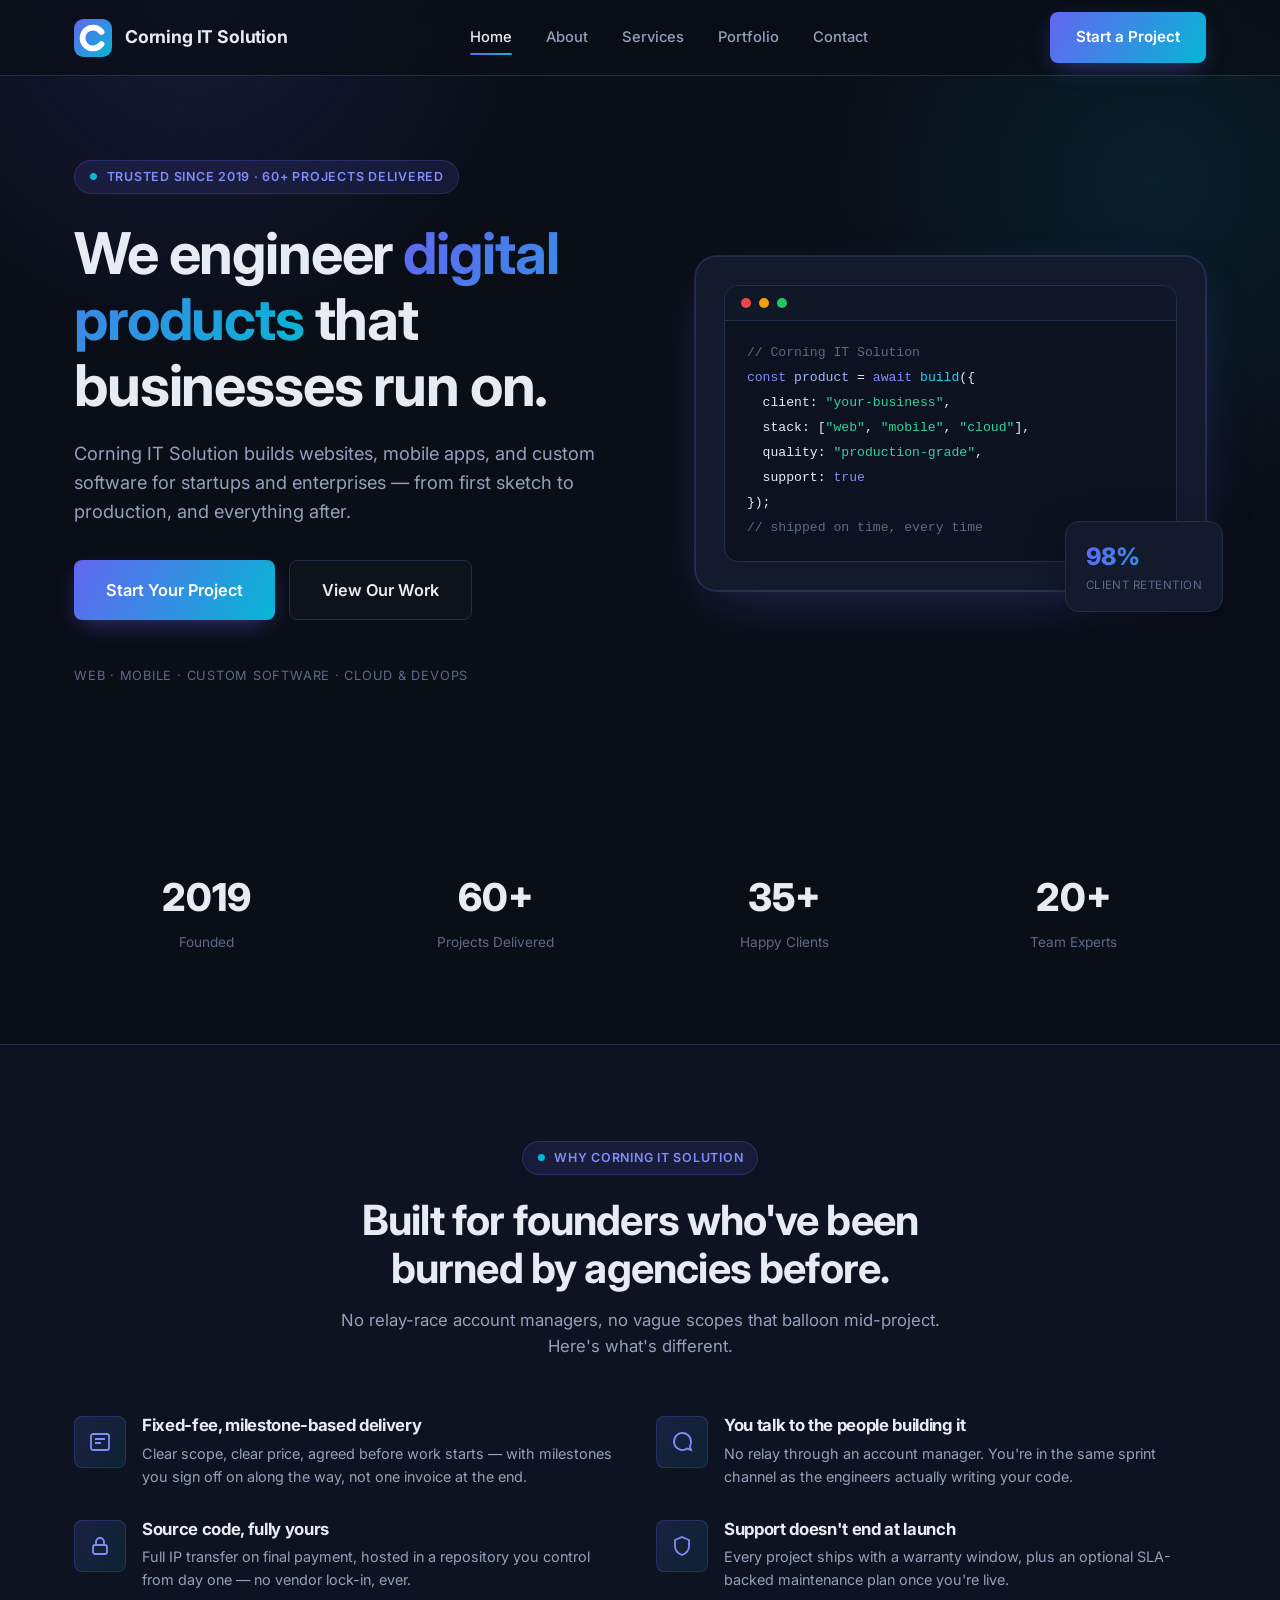
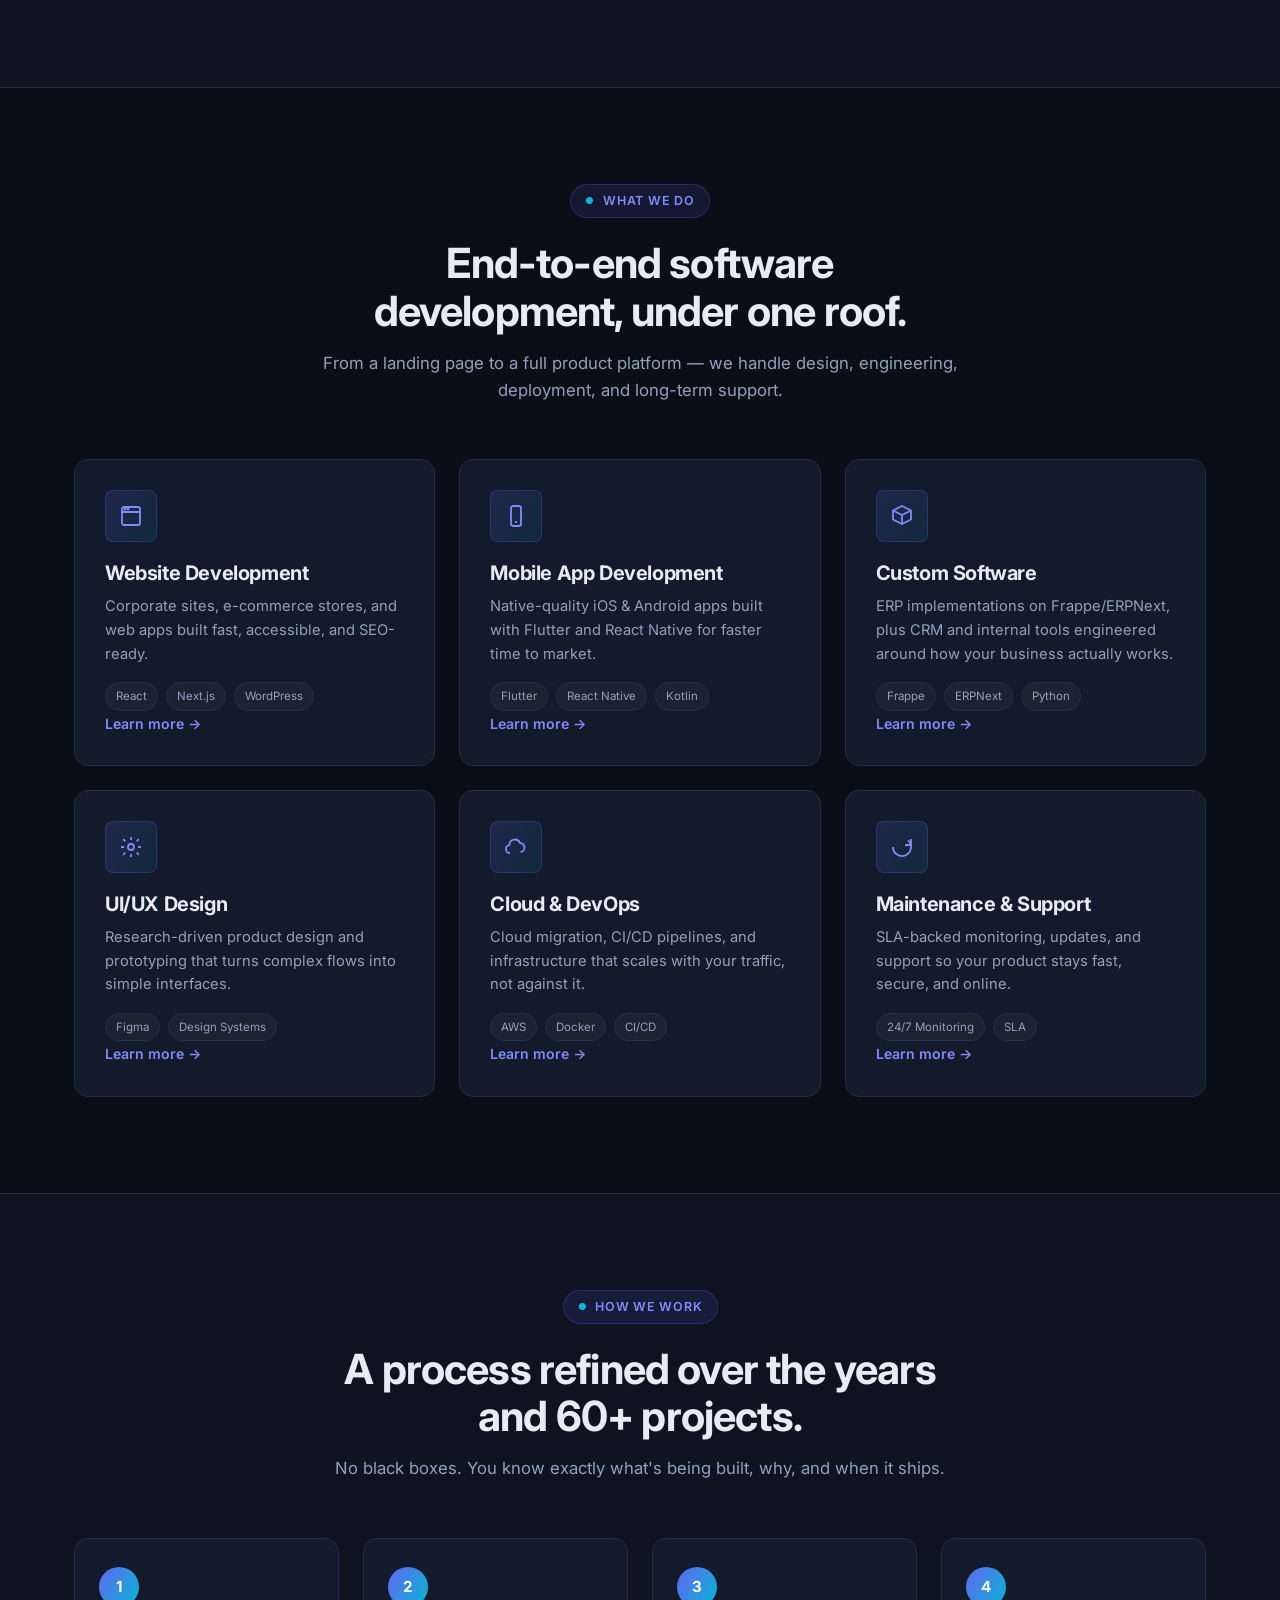
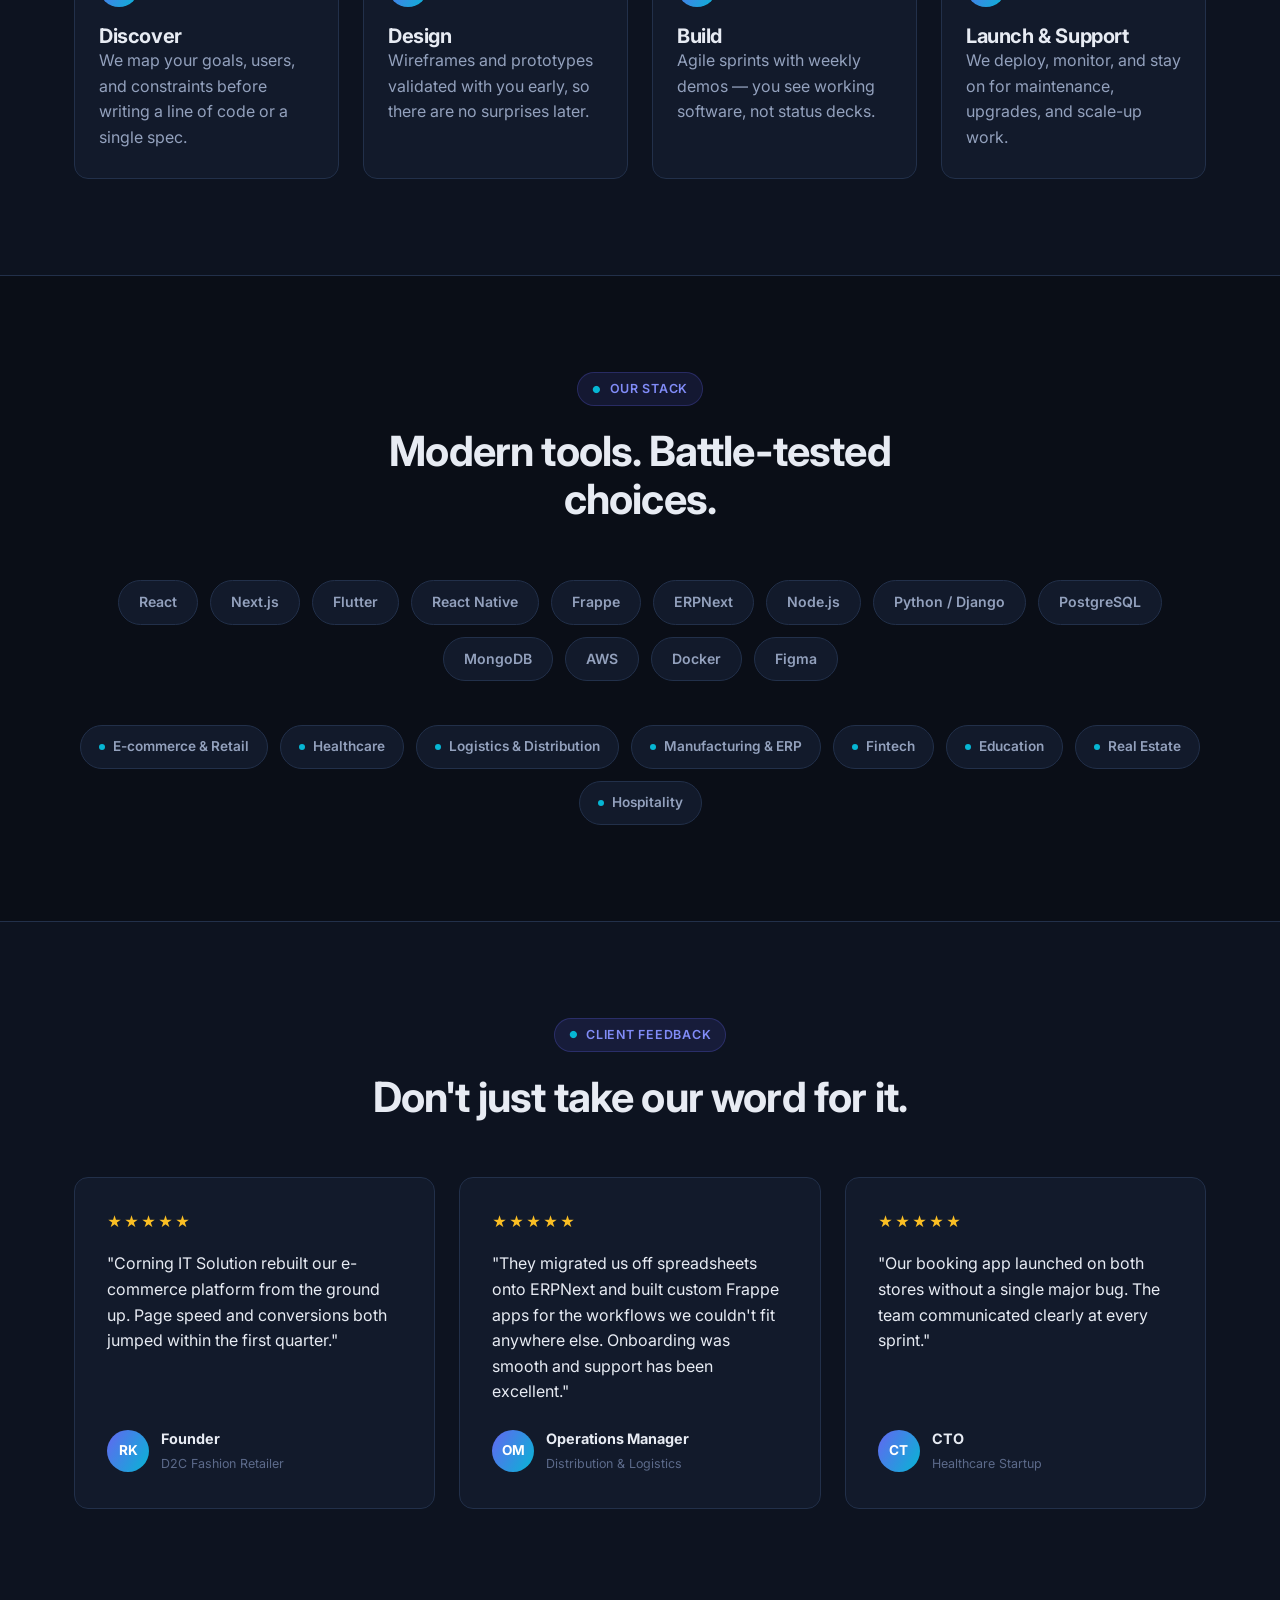
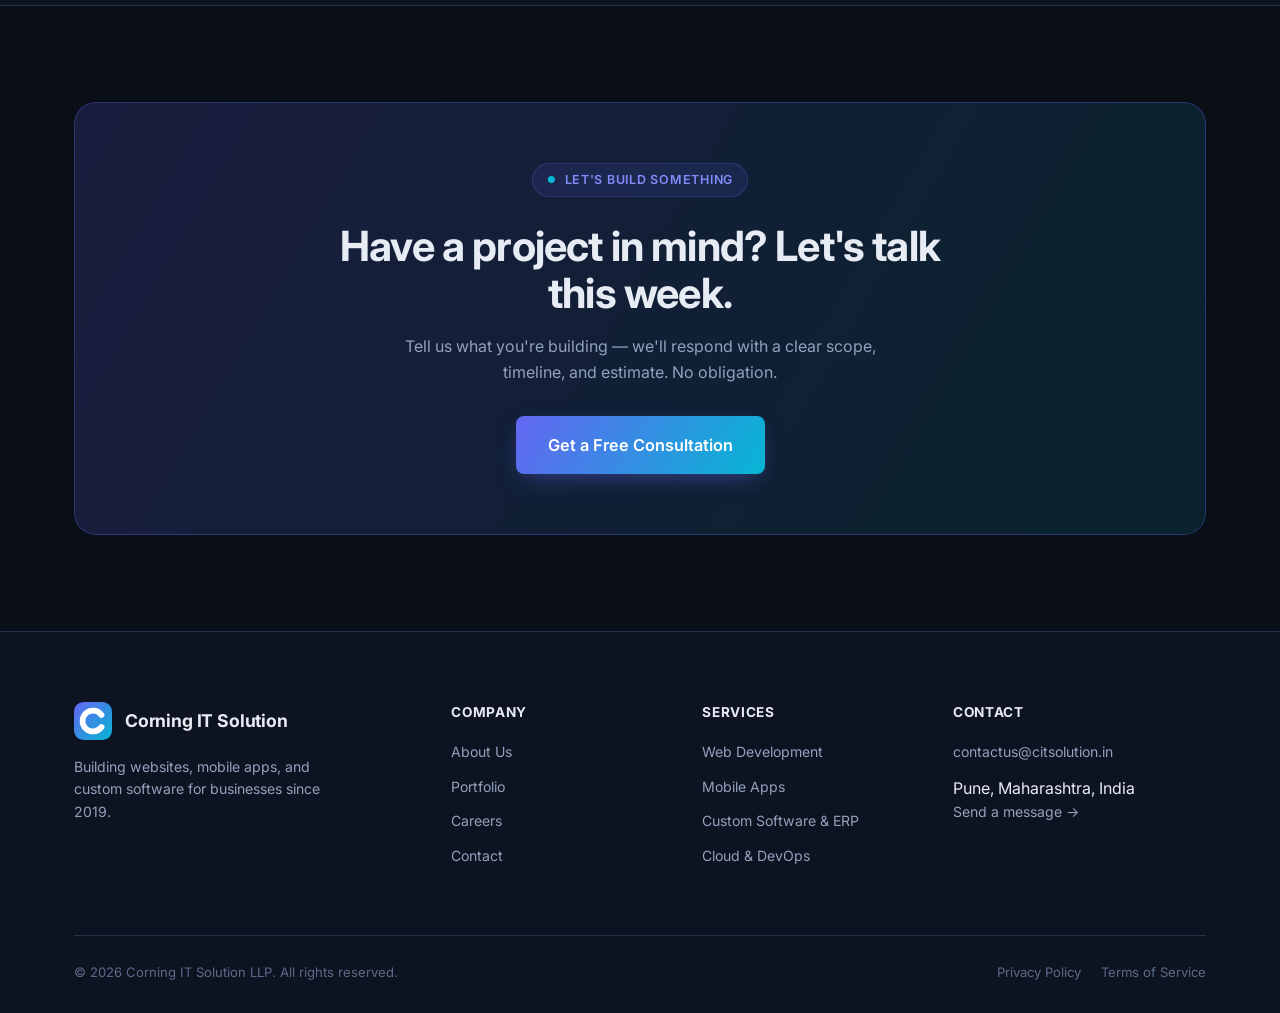
==== index.html @ 96b1a63a "Initial commit" ====
<!DOCTYPE html>
<html lang="en">
<head>
<meta charset="UTF-8">
<meta name="viewport" content="width=device-width, initial-scale=1.0">
<script>document.documentElement.classList.add("js");</script>
<title>Corning IT Solution | Web, App &amp; Custom Software Development</title>
<meta name="description" content="Corning IT Solution is a software development company delivering websites, mobile apps, and custom software for businesses since 2019, with 60+ projects delivered.">
<meta property="og:title" content="Corning IT Solution">
<meta property="og:description" content="Websites, mobile apps &amp; custom software development — built to scale.">
<meta property="og:type" content="website">
<link rel="icon" type="image/svg+xml" href="assets/logo.svg">
<link rel="preconnect" href="https://fonts.googleapis.com">
<link href="https://fonts.googleapis.com/css2?family=Inter:wght@400;500;600;700;800&display=swap" rel="stylesheet">
<link rel="stylesheet" href="css/style.css">
</head>
<body>

<header class="site-header">
  <div class="container nav">
    <a href="index.html" class="brand">
      <img src="assets/logo.svg" alt="Corning IT Solution logo">
      <span class="brand-text-wrap">Corning IT Solution</span>
    </a>
    <nav class="nav-links">
      <a href="index.html" class="active">Home</a>
      <a href="about.html">About</a>
      <a href="services.html">Services</a>
      <a href="portfolio.html">Portfolio</a>
      <a href="contact.html">Contact</a>
    </nav>
    <div class="nav-cta">
      <a href="contact.html" class="btn btn-primary">Start a Project</a>
      <button class="nav-toggle" aria-label="Toggle menu"><span></span></button>
    </div>
  </div>
  <div class="mobile-menu">
    <a href="index.html">Home</a>
    <a href="about.html">About</a>
    <a href="services.html">Services</a>
    <a href="portfolio.html">Portfolio</a>
    <a href="contact.html">Contact</a>
    <a href="contact.html" class="btn btn-primary btn-block">Start a Project</a>
  </div>
</header>

<main>

  <!-- Hero -->
  <section class="hero">
    <div class="container hero-grid">
      <div>
        <span class="eyebrow">Trusted since 2019 · 60+ projects delivered</span>
        <h1>We engineer <span class="gradient-text">digital products</span> that businesses run on.</h1>
        <p class="lead">Corning IT Solution builds websites, mobile apps, and custom software for startups and enterprises — from first sketch to production, and everything after.</p>
        <div class="hero-actions">
          <a href="contact.html" class="btn btn-primary btn-lg">Start Your Project</a>
          <a href="portfolio.html" class="btn btn-outline btn-lg">View Our Work</a>
        </div>
        <div class="hero-trust">
          <span>Web · Mobile · Custom Software · Cloud &amp; DevOps</span>
        </div>
      </div>
      <div class="hero-visual">
        <div class="code-window">
          <div class="code-bar"><span></span><span></span><span></span></div>
          <div class="code-body">
            <div><span class="c1">// Corning IT Solution</span></div>
            <div><span class="c2">const</span> <span class="c4">product</span> = <span class="c2">await</span> <span class="c3">build</span>({</div>
            <div>&nbsp;&nbsp;client: <span class="c5">"your-business"</span>,</div>
            <div>&nbsp;&nbsp;stack: [<span class="c5">"web"</span>, <span class="c5">"mobile"</span>, <span class="c5">"cloud"</span>],</div>
            <div>&nbsp;&nbsp;quality: <span class="c5">"production-grade"</span>,</div>
            <div>&nbsp;&nbsp;support: <span class="c2">true</span></div>
            <div>});</div>
            <div><span class="c1">// shipped on time, every time</span></div>
          </div>
        </div>
        <div class="floating-stat">
          <div>
            <div class="num gradient-text">98%</div>
            <div class="lbl">Client Retention</div>
          </div>
        </div>
      </div>
    </div>
  </section>

  <!-- Stats -->
  <section class="section" style="padding: 50px 0;">
    <div class="container">
      <div class="stats-bar">
        <div class="stat-item"><div class="num">2019</div><div class="lbl">Founded</div></div>
        <div class="stat-item"><div class="num"><span class="count-up" data-target="60" data-suffix="+">0</span></div><div class="lbl">Projects Delivered</div></div>
        <div class="stat-item"><div class="num"><span class="count-up" data-target="35" data-suffix="+">0</span></div><div class="lbl">Happy Clients</div></div>
        <div class="stat-item"><div class="num"><span class="count-up" data-target="20" data-suffix="+">0</span></div><div class="lbl">Team Experts</div></div>
      </div>
    </div>
  </section>

  <!-- Why Choose Us -->
  <section class="section section-alt">
    <div class="container">
      <div class="section-head center reveal">
        <span class="eyebrow">Why Corning IT Solution</span>
        <h2>Built for founders who've been burned by agencies before.</h2>
        <p>No relay-race account managers, no vague scopes that balloon mid-project. Here's what's different.</p>
      </div>
      <div class="grid grid-2" style="gap:32px;">
        <div class="feature-item reveal">
          <div class="icon-box"><svg viewBox="0 0 24 24" fill="none" stroke="currentColor" stroke-width="1.8"><rect x="3" y="4" width="18" height="16" rx="2"/><path d="M7 9h10M7 13h6"/></svg></div>
          <div>
            <h3>Fixed-fee, milestone-based delivery</h3>
            <p>Clear scope, clear price, agreed before work starts — with milestones you sign off on along the way, not one invoice at the end.</p>
          </div>
        </div>
        <div class="feature-item reveal">
          <div class="icon-box"><svg viewBox="0 0 24 24" fill="none" stroke="currentColor" stroke-width="1.8"><path d="M21 11.5a8.5 8.5 0 10-3.8 7.1L21 20l-1.2-3.6a8.4 8.4 0 001.2-4.9z"/></svg></div>
          <div>
            <h3>You talk to the people building it</h3>
            <p>No relay through an account manager. You're in the same sprint channel as the engineers actually writing your code.</p>
          </div>
        </div>
        <div class="feature-item reveal">
          <div class="icon-box"><svg viewBox="0 0 24 24" fill="none" stroke="currentColor" stroke-width="1.8"><rect x="5" y="11" width="14" height="9" rx="2"/><path d="M8 11V8a4 4 0 018 0v3"/></svg></div>
          <div>
            <h3>Source code, fully yours</h3>
            <p>Full IP transfer on final payment, hosted in a repository you control from day one — no vendor lock-in, ever.</p>
          </div>
        </div>
        <div class="feature-item reveal">
          <div class="icon-box"><svg viewBox="0 0 24 24" fill="none" stroke="currentColor" stroke-width="1.8"><path d="M12 3l7 3v6c0 4.5-3 7.5-7 9-4-1.5-7-4.5-7-9V6l7-3z"/></svg></div>
          <div>
            <h3>Support doesn't end at launch</h3>
            <p>Every project ships with a warranty window, plus an optional SLA-backed maintenance plan once you're live.</p>
          </div>
        </div>
      </div>
    </div>
  </section>

  <!-- Services overview -->
  <section class="section">
    <div class="container">
      <div class="section-head center reveal">
        <span class="eyebrow">What We Do</span>
        <h2>End-to-end software development, under one roof.</h2>
        <p>From a landing page to a full product platform — we handle design, engineering, deployment, and long-term support.</p>
      </div>
      <div class="grid grid-3">

        <div class="card service-card reveal">
          <div class="icon-box">
            <svg viewBox="0 0 24 24" fill="none" stroke="currentColor" stroke-width="1.8"><path d="M3 5a2 2 0 012-2h14a2 2 0 012 2v3H3V5z"/><path d="M3 8h18v11a2 2 0 01-2 2H5a2 2 0 01-2-2V8z"/><circle cx="6" cy="5" r=".6" fill="currentColor"/><circle cx="9" cy="5" r=".6" fill="currentColor"/></svg>
          </div>
          <h3>Website Development</h3>
          <p>Corporate sites, e-commerce stores, and web apps built fast, accessible, and SEO-ready.</p>
          <div class="tags"><span class="tag">React</span><span class="tag">Next.js</span><span class="tag">WordPress</span></div>
          <a href="services.html" class="card-link">Learn more →</a>
        </div>

        <div class="card service-card reveal">
          <div class="icon-box">
            <svg viewBox="0 0 24 24" fill="none" stroke="currentColor" stroke-width="1.8"><rect x="7" y="2" width="10" height="20" rx="2"/><path d="M11 18h2"/></svg>
          </div>
          <h3>Mobile App Development</h3>
          <p>Native-quality iOS &amp; Android apps built with Flutter and React Native for faster time to market.</p>
          <div class="tags"><span class="tag">Flutter</span><span class="tag">React Native</span><span class="tag">Kotlin</span></div>
          <a href="services.html" class="card-link">Learn more →</a>
        </div>

        <div class="card service-card reveal">
          <div class="icon-box">
            <svg viewBox="0 0 24 24" fill="none" stroke="currentColor" stroke-width="1.8"><path d="M12 2l9 4.5v9L12 20l-9-4.5v-9z"/><path d="M12 11v9M3 6.5l9 4.5 9-4.5"/></svg>
          </div>
          <h3>Custom Software</h3>
          <p>ERP implementations on Frappe/ERPNext, plus CRM and internal tools engineered around how your business actually works.</p>
          <div class="tags"><span class="tag">Frappe</span><span class="tag">ERPNext</span><span class="tag">Python</span></div>
          <a href="services.html" class="card-link">Learn more →</a>
        </div>

        <div class="card service-card reveal">
          <div class="icon-box">
            <svg viewBox="0 0 24 24" fill="none" stroke="currentColor" stroke-width="1.8"><circle cx="12" cy="12" r="3"/><path d="M12 2v3M12 19v3M4.2 4.2l2.1 2.1M17.7 17.7l2.1 2.1M2 12h3M19 12h3M4.2 19.8l2.1-2.1M17.7 6.3l2.1-2.1"/></svg>
          </div>
          <h3>UI/UX Design</h3>
          <p>Research-driven product design and prototyping that turns complex flows into simple interfaces.</p>
          <div class="tags"><span class="tag">Figma</span><span class="tag">Design Systems</span></div>
          <a href="services.html" class="card-link">Learn more →</a>
        </div>

        <div class="card service-card reveal">
          <div class="icon-box">
            <svg viewBox="0 0 24 24" fill="none" stroke="currentColor" stroke-width="1.8"><path d="M6 18a4 4 0 01-.6-7.96A5.5 5.5 0 0116 8a4.5 4.5 0 01.5 8.97"/></svg>
          </div>
          <h3>Cloud &amp; DevOps</h3>
          <p>Cloud migration, CI/CD pipelines, and infrastructure that scales with your traffic, not against it.</p>
          <div class="tags"><span class="tag">AWS</span><span class="tag">Docker</span><span class="tag">CI/CD</span></div>
          <a href="services.html" class="card-link">Learn more →</a>
        </div>

        <div class="card service-card reveal">
          <div class="icon-box">
            <svg viewBox="0 0 24 24" fill="none" stroke="currentColor" stroke-width="1.8"><path d="M3 12a9 9 0 1015-6.7M21 4v6h-6"/></svg>
          </div>
          <h3>Maintenance &amp; Support</h3>
          <p>SLA-backed monitoring, updates, and support so your product stays fast, secure, and online.</p>
          <div class="tags"><span class="tag">24/7 Monitoring</span><span class="tag">SLA</span></div>
          <a href="services.html" class="card-link">Learn more →</a>
        </div>

      </div>
    </div>
  </section>

  <!-- Process -->
  <section class="section section-alt">
    <div class="container">
      <div class="section-head center reveal">
        <span class="eyebrow">How We Work</span>
        <h2>A process refined over the years and 60+ projects.</h2>
        <p>No black boxes. You know exactly what's being built, why, and when it ships.</p>
      </div>
      <div class="steps">
        <div class="step reveal">
          <div class="step-num">1</div>
          <h3>Discover</h3>
          <p>We map your goals, users, and constraints before writing a line of code or a single spec.</p>
        </div>
        <div class="step reveal">
          <div class="step-num">2</div>
          <h3>Design</h3>
          <p>Wireframes and prototypes validated with you early, so there are no surprises later.</p>
        </div>
        <div class="step reveal">
          <div class="step-num">3</div>
          <h3>Build</h3>
          <p>Agile sprints with weekly demos — you see working software, not status decks.</p>
        </div>
        <div class="step reveal">
          <div class="step-num">4</div>
          <h3>Launch &amp; Support</h3>
          <p>We deploy, monitor, and stay on for maintenance, upgrades, and scale-up work.</p>
        </div>
      </div>
    </div>
  </section>

  <!-- Tech stack -->
  <section class="section">
    <div class="container">
      <div class="section-head center reveal">
        <span class="eyebrow">Our Stack</span>
        <h2>Modern tools. Battle-tested choices.</h2>
      </div>
      <div class="stack-row reveal">
        <span class="stack-pill">React</span>
        <span class="stack-pill">Next.js</span>
        <span class="stack-pill">Flutter</span>
        <span class="stack-pill">React Native</span>
        <span class="stack-pill">Frappe</span>
        <span class="stack-pill">ERPNext</span>
        <span class="stack-pill">Node.js</span>
        <span class="stack-pill">Python / Django</span>
        <span class="stack-pill">PostgreSQL</span>
        <span class="stack-pill">MongoDB</span>
        <span class="stack-pill">AWS</span>
        <span class="stack-pill">Docker</span>
        <span class="stack-pill">Figma</span>
      </div>

      <div class="pill-row center reveal" style="margin-top:44px;">
        <span class="industry-pill">E-commerce &amp; Retail</span>
        <span class="industry-pill">Healthcare</span>
        <span class="industry-pill">Logistics &amp; Distribution</span>
        <span class="industry-pill">Manufacturing &amp; ERP</span>
        <span class="industry-pill">Fintech</span>
        <span class="industry-pill">Education</span>
        <span class="industry-pill">Real Estate</span>
        <span class="industry-pill">Hospitality</span>
      </div>
    </div>
  </section>

  <!-- Testimonials -->
  <section class="section section-alt">
    <div class="container">
      <div class="section-head center reveal">
        <span class="eyebrow">Client Feedback</span>
        <h2>Don't just take our word for it.</h2>
      </div>
      <div class="grid grid-3">
        <div class="card testimonial-card reveal">
          <div class="stars">★★★★★</div>
          <p class="quote">"Corning IT Solution rebuilt our e-commerce platform from the ground up. Page speed and conversions both jumped within the first quarter."</p>
          <div class="testimonial-footer">
            <div class="avatar-badge">RK</div>
            <div class="who"><strong>Founder</strong><span>D2C Fashion Retailer</span></div>
          </div>
        </div>
        <div class="card testimonial-card reveal">
          <div class="stars">★★★★★</div>
          <p class="quote">"They migrated us off spreadsheets onto ERPNext and built custom Frappe apps for the workflows we couldn't fit anywhere else. Onboarding was smooth and support has been excellent."</p>
          <div class="testimonial-footer">
            <div class="avatar-badge">OM</div>
            <div class="who"><strong>Operations Manager</strong><span>Distribution &amp; Logistics</span></div>
          </div>
        </div>
        <div class="card testimonial-card reveal">
          <div class="stars">★★★★★</div>
          <p class="quote">"Our booking app launched on both stores without a single major bug. The team communicated clearly at every sprint."</p>
          <div class="testimonial-footer">
            <div class="avatar-badge">CT</div>
            <div class="who"><strong>CTO</strong><span>Healthcare Startup</span></div>
          </div>
        </div>
      </div>
    </div>
  </section>

  <!-- CTA -->
  <section class="section">
    <div class="container">
      <div class="cta-band reveal">
        <span class="eyebrow">Let's Build Something</span>
        <h2>Have a project in mind? Let's talk this week.</h2>
        <p>Tell us what you're building — we'll respond with a clear scope, timeline, and estimate. No obligation.</p>
        <div class="hero-actions">
          <a href="contact.html" class="btn btn-primary btn-lg">Get a Free Consultation</a>
        </div>
      </div>
    </div>
  </section>

</main>

<footer class="site-footer">
  <div class="container">
    <div class="footer-grid">
      <div class="footer-brand">
        <a href="index.html" class="brand">
          <img src="assets/logo.svg" alt="Corning IT Solution logo">
          <span class="brand-text-wrap">Corning IT Solution</span>
        </a>
        <p>Building websites, mobile apps, and custom software for businesses since 2019.</p>
      </div>
      <div class="footer-col">
        <h5>Company</h5>
        <a href="about.html">About Us</a>
        <a href="portfolio.html">Portfolio</a>
        <a href="careers.html">Careers</a>
        <a href="contact.html">Contact</a>
      </div>
      <div class="footer-col">
        <h5>Services</h5>
        <a href="services.html">Web Development</a>
        <a href="services.html">Mobile Apps</a>
        <a href="services.html">Custom Software &amp; ERP</a>
        <a href="services.html">Cloud &amp; DevOps</a>
      </div>
      <div class="footer-col">
        <h5>Contact</h5>
        <a href="mailto:contactus@citsolution.in">contactus@citsolution.in</a>
        <span>Pune, Maharashtra, India</span>
        <a href="contact.html">Send a message →</a>
      </div>
    </div>
    <div class="footer-bottom">
      <span>© <span id="year">2026</span> Corning IT Solution LLP. All rights reserved.</span>
      <span class="legal-links"><a href="privacy.html">Privacy Policy</a><a href="terms.html">Terms of Service</a></span>
    </div>
  </div>
</footer>

<script src="js/main.js"></script>
</body>
</html>
---- css/style.css ----
/* ==========================================================================
   Corning IT Solution — Stylesheet
   ========================================================================== */

:root {
  --bg: #0a0e17;
  --bg-alt: #0d1320;
  --surface: #121a2b;
  --surface-hover: #16203590;
  --border: #22304a;
  --text: #e7ebf3;
  --text-muted: #93a1bd;
  --text-dim: #5c6a8a;
  --primary: #6366f1;
  --primary-light: #818cf8;
  --secondary: #06b6d4;
  --gradient: linear-gradient(120deg, #6366f1 0%, #06b6d4 100%);
  --gradient-soft: linear-gradient(120deg, rgba(99,102,241,0.16) 0%, rgba(6,182,212,0.10) 100%);
  --success: #22c55e;
  --danger: #ef4444;
  --radius-sm: 8px;
  --radius: 14px;
  --radius-lg: 22px;
  --shadow: 0 10px 40px -10px rgba(0,0,0,0.55);
  --shadow-glow: 0 0 0 1px rgba(99,102,241,0.25), 0 20px 60px -20px rgba(99,102,241,0.35);
  --max-width: 1180px;
  --header-h: 76px;
}

* { margin: 0; padding: 0; box-sizing: border-box; }

html { scroll-behavior: smooth; }

body {
  background: var(--bg);
  color: var(--text);
  font-family: 'Inter', -apple-system, BlinkMacSystemFont, 'Segoe UI', Roboto, Helvetica, Arial, sans-serif;
  line-height: 1.6;
  -webkit-font-smoothing: antialiased;
  overflow-x: hidden;
}

body::before {
  content: '';
  position: fixed;
  inset: 0;
  background:
    radial-gradient(600px circle at 15% 0%, rgba(99,102,241,0.14), transparent 60%),
    radial-gradient(600px circle at 90% 20%, rgba(6,182,212,0.10), transparent 60%);
  pointer-events: none;
  z-index: 0;
}

img { max-width: 100%; display: block; }
a { color: inherit; text-decoration: none; }
ul { list-style: none; }
button { font: inherit; cursor: pointer; border: none; background: none; color: inherit; }

.container {
  max-width: var(--max-width);
  margin: 0 auto;
  padding: 0 24px;
  position: relative;
  z-index: 1;
}

.eyebrow {
  display: inline-flex;
  align-items: center;
  gap: 8px;
  font-size: 0.78rem;
  font-weight: 600;
  letter-spacing: 0.06em;
  text-transform: uppercase;
  color: var(--primary-light);
  background: rgba(99,102,241,0.12);
  border: 1px solid rgba(99,102,241,0.25);
  padding: 6px 14px;
  border-radius: 999px;
  margin-bottom: 18px;
}
.eyebrow::before { content: '●'; font-size: 0.6rem; color: var(--secondary); }

h1, h2, h3, h4 { font-weight: 700; letter-spacing: -0.02em; line-height: 1.15; }
h1 { font-size: clamp(2.2rem, 5vw, 3.6rem); }
h2 { font-size: clamp(1.8rem, 3.6vw, 2.6rem); }
h3 { font-size: 1.25rem; }
p { color: var(--text-muted); }

.section {
  padding: 96px 0;
  position: relative;
  z-index: 1;
}
.section-alt { background: var(--bg-alt); border-top: 1px solid var(--border); border-bottom: 1px solid var(--border); }

.section-head {
  max-width: 640px;
  margin: 0 0 56px;
}
.section-head.center { margin-inline: auto; text-align: center; }
.section-head h2 { margin-top: 4px; }
.section-head p { margin-top: 14px; font-size: 1.05rem; }

.gradient-text {
  background: var(--gradient);
  -webkit-background-clip: text;
  background-clip: text;
  color: transparent;
}

/* Buttons */
.btn {
  display: inline-flex;
  align-items: center;
  justify-content: center;
  gap: 8px;
  padding: 13px 26px;
  border-radius: var(--radius-sm);
  font-weight: 600;
  font-size: 0.95rem;
  transition: transform 0.18s ease, box-shadow 0.18s ease, background 0.18s ease, border-color .18s ease;
  white-space: nowrap;
}
.btn-primary {
  background: var(--gradient);
  color: #fff;
  box-shadow: 0 8px 24px -8px rgba(99,102,241,0.55);
}
.btn-primary:hover { transform: translateY(-2px); box-shadow: 0 14px 30px -10px rgba(99,102,241,0.7); }
.btn-outline {
  border: 1px solid var(--border);
  color: var(--text);
  background: rgba(255,255,255,0.02);
}
.btn-outline:hover { border-color: var(--primary-light); background: rgba(99,102,241,0.08); }
.btn-block { width: 100%; }
.btn-lg { padding: 16px 32px; font-size: 1.02rem; }

/* Header / Nav */
.site-header {
  position: fixed;
  top: 0; left: 0; right: 0;
  height: var(--header-h);
  z-index: 100;
  background: rgba(10,14,23,0.72);
  backdrop-filter: blur(14px);
  border-bottom: 1px solid var(--border);
}
.nav {
  height: 100%;
  display: flex;
  align-items: center;
  justify-content: space-between;
}
.brand {
  display: flex;
  align-items: center;
  gap: 13px;
  font-weight: 700;
  font-size: 1.1rem;
  letter-spacing: -0.01em;
}
.brand img { width: 38px; height: 38px; }
.brand-text-wrap { display: block; }

.nav-links {
  display: flex;
  align-items: center;
  gap: 34px;
}
.nav-links a {
  font-size: 0.92rem;
  font-weight: 500;
  color: var(--text-muted);
  position: relative;
  padding: 6px 0;
  transition: color 0.18s ease;
}
.nav-links a:hover, .nav-links a.active { color: var(--text); }
.nav-links a.active::after {
  content: '';
  position: absolute;
  left: 0; bottom: 0;
  width: 100%; height: 2px;
  background: var(--gradient);
  border-radius: 2px;
}
.nav-cta { display: flex; align-items: center; gap: 14px; }
.nav-toggle {
  display: none;
  width: 40px; height: 40px;
  align-items: center; justify-content: center;
  border: 1px solid var(--border);
  border-radius: var(--radius-sm);
}
.nav-toggle span { display: block; width: 18px; height: 1.6px; background: var(--text); position: relative; }
.nav-toggle span::before, .nav-toggle span::after {
  content: ''; position: absolute; left: 0; width: 18px; height: 1.6px; background: var(--text); transition: transform .2s;
}
.nav-toggle span::before { top: -6px; }
.nav-toggle span::after { top: 6px; }

.mobile-menu {
  display: none;
  position: fixed;
  top: var(--header-h); left: 0; right: 0;
  background: var(--bg-alt);
  border-bottom: 1px solid var(--border);
  padding: 18px 24px 26px;
  z-index: 99;
}
.mobile-menu.open { display: block; }
.mobile-menu a {
  display: block;
  padding: 13px 0;
  border-bottom: 1px solid var(--border);
  color: var(--text-muted);
  font-weight: 500;
}
.mobile-menu a:last-child { border-bottom: none; }
.mobile-menu .btn { margin-top: 16px; }

/* Hero */
.hero {
  padding: calc(var(--header-h) + 84px) 0 90px;
  position: relative;
}
.hero-grid {
  display: grid;
  grid-template-columns: 1.05fr 0.95fr;
  gap: 56px;
  align-items: center;
}
.hero h1 { margin-top: 8px; }
.hero .lead { font-size: 1.14rem; margin-top: 20px; max-width: 540px; }
.hero-actions { display: flex; gap: 14px; margin-top: 34px; flex-wrap: wrap; }
.hero-trust { margin-top: 46px; display: flex; align-items: center; gap: 18px; flex-wrap: wrap; }
.hero-trust span { font-size: 0.8rem; color: var(--text-dim); text-transform: uppercase; letter-spacing: 0.06em; }

.hero-visual {
  position: relative;
  border-radius: var(--radius-lg);
  background: var(--surface);
  border: 1px solid var(--border);
  padding: 28px;
  box-shadow: var(--shadow-glow);
}
.hero-visual .code-window { border-radius: var(--radius); overflow: hidden; border: 1px solid var(--border); background: #0c1220; }
.code-bar { display: flex; align-items: center; gap: 8px; padding: 12px 16px; background: #101828; border-bottom: 1px solid var(--border); }
.code-bar span { width: 10px; height: 10px; border-radius: 50%; background: #3a4863; }
.code-bar span:nth-child(1) { background: #ef4444; }
.code-bar span:nth-child(2) { background: #f59e0b; }
.code-bar span:nth-child(3) { background: #22c55e; }
.code-body { padding: 20px 22px; font-family: 'JetBrains Mono', 'Fira Code', ui-monospace, Menlo, monospace; font-size: 0.82rem; line-height: 1.9; }
.code-body .c1 { color: #5c6a8a; }
.code-body .c2 { color: #818cf8; }
.code-body .c3 { color: #22d3ee; }
.code-body .c4 { color: #a5b4fc; }
.code-body .c5 { color: #34d399; }

.floating-stat {
  position: absolute;
  bottom: -22px; right: -18px;
  background: var(--surface);
  border: 1px solid var(--border);
  border-radius: var(--radius);
  padding: 16px 20px;
  box-shadow: var(--shadow);
  display: flex;
  align-items: center;
  gap: 12px;
}
.floating-stat .num { font-size: 1.5rem; font-weight: 800; }
.floating-stat .lbl { font-size: 0.72rem; color: var(--text-dim); text-transform: uppercase; letter-spacing: 0.04em; }

/* Stats bar */
.stats-bar {
  display: grid;
  grid-template-columns: repeat(4, 1fr);
  gap: 24px;
  padding: 40px 0;
}
.stat-item { text-align: center; }
.stat-item .num { font-size: clamp(1.9rem, 3vw, 2.6rem); font-weight: 800; }
.stat-item .lbl { color: var(--text-dim); font-size: 0.85rem; margin-top: 4px; }

/* Grids & cards */
.grid { display: grid; gap: 24px; }
.grid-2 { grid-template-columns: repeat(2, 1fr); }
.grid-3 { grid-template-columns: repeat(3, 1fr); }
.grid-4 { grid-template-columns: repeat(4, 1fr); }

.card {
  background: var(--surface);
  border: 1px solid var(--border);
  border-radius: var(--radius);
  padding: 30px;
  transition: transform 0.22s ease, border-color 0.22s ease, box-shadow .22s ease;
}
.card:hover { transform: translateY(-4px); border-color: rgba(99,102,241,0.4); box-shadow: var(--shadow); }

.icon-box {
  width: 52px; height: 52px;
  border-radius: var(--radius-sm);
  display: flex; align-items: center; justify-content: center;
  background: var(--gradient-soft);
  border: 1px solid rgba(99,102,241,0.25);
  margin-bottom: 20px;
  color: var(--primary-light);
}
.icon-box svg { width: 24px; height: 24px; }

.service-card { display: flex; flex-direction: column; height: 100%; }
.service-card h3 { margin-bottom: 10px; }
.service-card p { font-size: 0.92rem; }
.service-card .tags { margin-top: 16px; display: flex; gap: 8px; flex-wrap: wrap; }
.tag {
  font-size: 0.72rem;
  color: var(--text-muted);
  background: rgba(255,255,255,0.04);
  border: 1px solid var(--border);
  padding: 4px 10px;
  border-radius: 999px;
}
.card-link { display: inline-flex; align-items: center; gap: 6px; margin-top: 18px; padding-top: 2px; font-size: 0.88rem; font-weight: 600; color: var(--primary-light); }
.service-card .card-link { margin-top: auto; }
.card-link svg { width: 14px; height: 14px; transition: transform .18s ease; }
.card-link:hover svg { transform: translateX(3px); }

/* Process steps */
.steps { display: grid; grid-template-columns: repeat(4, 1fr); gap: 24px; counter-reset: step; }
.step { position: relative; padding: 28px 24px; background: var(--surface); border: 1px solid var(--border); border-radius: var(--radius); }
.step .step-num {
  width: 40px; height: 40px; border-radius: 50%;
  background: var(--gradient); color: #fff; font-weight: 700;
  display: flex; align-items: center; justify-content: center;
  margin-bottom: 18px; font-size: 0.95rem;
}

/* Tech stack pills */
.stack-row { display: flex; flex-wrap: wrap; gap: 12px; justify-content: center; }
.stack-pill {
  padding: 10px 20px;
  border: 1px solid var(--border);
  border-radius: 999px;
  background: var(--surface);
  font-size: 0.88rem;
  font-weight: 600;
  color: var(--text-muted);
}

/* Testimonials */
.testimonial-card { padding: 32px; display: flex; flex-direction: column; height: 100%; }
.testimonial-card .quote-mark { font-size: 2.4rem; color: var(--primary); font-weight: 800; line-height: 1; }
.testimonial-card p.quote { color: var(--text); font-size: 1rem; margin-top: 6px; }
.testimonial-footer { display: flex; align-items: center; gap: 12px; margin-top: auto; padding-top: 22px; }
.avatar-badge {
  width: 42px; height: 42px; border-radius: 50%;
  background: var(--gradient); display: flex; align-items: center; justify-content: center;
  font-weight: 700; font-size: 0.85rem; color: #fff; flex-shrink: 0;
}
.testimonial-footer .who strong { display: block; font-size: 0.9rem; }
.testimonial-footer .who span { font-size: 0.78rem; color: var(--text-dim); }
.stars { color: #fbbf24; letter-spacing: 2px; margin-bottom: 12px; font-size: 0.9rem; }

/* Timeline (About) */
.timeline { position: relative; padding-left: 32px; border-left: 2px solid var(--border); }
.timeline-item { position: relative; padding-bottom: 40px; }
.timeline-item:last-child { padding-bottom: 0; }
.timeline-item::before {
  content: '';
  position: absolute; left: -39px; top: 2px;
  width: 14px; height: 14px; border-radius: 50%;
  background: var(--gradient); box-shadow: 0 0 0 4px var(--bg);
}
.timeline-item .year { color: var(--primary-light); font-weight: 700; font-size: 0.85rem; letter-spacing: 0.04em; }
.timeline-item h4 { margin-top: 6px; font-size: 1.05rem; }
.timeline-item p { margin-top: 6px; font-size: 0.92rem; }

/* Values */
.value-card { text-align: left; }

/* Team */
.team-card { text-align: center; padding: 34px 24px; }
.team-avatar {
  width: 76px; height: 76px; border-radius: 50%;
  background: var(--gradient-soft); border: 1px solid rgba(99,102,241,0.3);
  display: flex; align-items: center; justify-content: center;
  margin: 0 auto 18px; font-weight: 800; font-size: 1.4rem; color: var(--primary-light);
}
.team-card h3 { font-size: 1rem; }
.team-card .role { color: var(--secondary); font-size: 0.82rem; font-weight: 600; margin-top: 4px; }
.team-card p.bio { font-size: 0.85rem; margin-top: 12px; }

/* Portfolio */
.portfolio-card { padding: 0; overflow: hidden; display: flex; flex-direction: column; height: 100%; }
.portfolio-thumb {
  height: 170px;
  flex-shrink: 0;
  background:
    radial-gradient(circle at 18% 22%, rgba(255,255,255,0.09), transparent 42%),
    repeating-linear-gradient(135deg, rgba(255,255,255,0.035) 0px, rgba(255,255,255,0.035) 1px, transparent 1px, transparent 14px),
    var(--gradient-soft);
  border-bottom: 1px solid var(--border);
  display: flex; align-items: center; justify-content: center;
  position: relative;
  overflow: hidden;
}
.portfolio-thumb .cat-badge {
  position: absolute; top: 16px; left: 16px;
  font-size: 0.7rem; font-weight: 700; text-transform: uppercase; letter-spacing: 0.05em;
  background: rgba(10,14,23,0.7); border: 1px solid var(--border);
  padding: 5px 12px; border-radius: 999px; color: var(--secondary);
}
.thumb-icon {
  width: 60px; height: 60px;
  border-radius: 16px;
  background: rgba(255,255,255,0.06);
  border: 1px solid rgba(255,255,255,0.14);
  display: flex; align-items: center; justify-content: center;
  color: #fff;
}
.thumb-icon svg { width: 28px; height: 28px; }
.portfolio-body { padding: 26px; display: flex; flex-direction: column; flex: 1; }
.portfolio-body .tags { display: flex; gap: 8px; margin-top: 14px; flex-wrap: wrap; }
.portfolio-meta { display: flex; justify-content: space-between; margin-top: auto; padding-top: 16px; border-top: 1px solid var(--border); font-size: 0.8rem; color: var(--text-dim); }

/* Filter tabs (portfolio) */
.filter-tabs { display: flex; gap: 10px; flex-wrap: wrap; margin-bottom: 40px; }
.filter-tab {
  padding: 9px 18px; border-radius: 999px; border: 1px solid var(--border);
  font-size: 0.85rem; font-weight: 600; color: var(--text-muted);
  transition: all .18s ease;
}
.filter-tab.active { background: var(--gradient); color: #fff; border-color: transparent; }
.filter-tab:hover:not(.active) { border-color: var(--primary-light); color: var(--text); }

/* CTA band */
.cta-band {
  border-radius: var(--radius-lg);
  background: linear-gradient(120deg, rgba(99,102,241,0.18), rgba(6,182,212,0.12));
  border: 1px solid rgba(99,102,241,0.3);
  padding: 60px;
  text-align: center;
  position: relative;
  overflow: hidden;
}
.cta-band h2 { max-width: 640px; margin: 8px auto 0; }
.cta-band p { max-width: 520px; margin: 16px auto 0; }
.cta-band .hero-actions { justify-content: center; margin-top: 30px; }

/* Contact page */
.contact-grid { display: grid; grid-template-columns: 0.85fr 1.15fr; gap: 40px; align-items: flex-start; }
.contact-info-card { padding: 32px; margin-bottom: 20px; }
.contact-info-card .icon-box { margin-bottom: 14px; }
.contact-info-card h4 { font-size: 0.95rem; margin-bottom: 6px; }
.contact-info-card p { font-size: 0.9rem; }
.contact-info-card a { color: var(--primary-light); font-weight: 600; }

.form-card { padding: 36px; }
.form-row { display: grid; grid-template-columns: 1fr 1fr; gap: 18px; }
.form-group { margin-bottom: 20px; }
.form-group label { display: block; font-size: 0.85rem; font-weight: 600; margin-bottom: 8px; color: var(--text); }
.form-group input, .form-group select, .form-group textarea {
  width: 100%;
  background: var(--bg-alt);
  border: 1px solid var(--border);
  border-radius: var(--radius-sm);
  padding: 13px 16px;
  color: var(--text);
  font: inherit;
  font-size: 0.92rem;
  transition: border-color .18s ease, box-shadow .18s ease;
}
.form-group textarea { resize: vertical; min-height: 130px; }
.form-group input:focus, .form-group select:focus, .form-group textarea:focus {
  outline: none;
  border-color: var(--primary-light);
  box-shadow: 0 0 0 3px rgba(99,102,241,0.18);
}
.form-note { font-size: 0.78rem; color: var(--text-dim); margin-top: 10px; }
.form-status { margin-top: 16px; font-size: 0.88rem; font-weight: 600; display: none; }
.form-status.show { display: block; }
.form-status.success { color: var(--success); }
.form-status.error { color: var(--danger); }

.map-embed {
  border-radius: var(--radius);
  overflow: hidden;
  border: 1px solid var(--border);
  margin-top: 20px;
  height: 260px;
  background: var(--surface);
}
.map-embed iframe {
  width: 100%; height: 100%; border: 0; display: block;
  filter: invert(92%) hue-rotate(180deg) brightness(0.95) contrast(0.9) saturate(0.7);
}

/* FAQ */
.faq-item { border: 1px solid var(--border); border-radius: var(--radius); margin-bottom: 14px; background: var(--surface); overflow: hidden; }
.faq-q { display: flex; align-items: center; justify-content: space-between; padding: 20px 24px; font-weight: 600; font-size: 0.96rem; }
.faq-q .plus { transition: transform .2s ease; color: var(--primary-light); font-size: 1.2rem; }
.faq-item.open .faq-q .plus { transform: rotate(45deg); }
.faq-a { padding: 0 24px; max-height: 0; overflow: hidden; transition: max-height .25s ease, padding .25s ease; }
.faq-item.open .faq-a { padding: 0 24px 22px; max-height: 300px; }
.faq-a p { font-size: 0.9rem; }

/* Footer */
.site-footer { border-top: 1px solid var(--border); padding: 70px 0 30px; background: var(--bg-alt); }
.footer-grid { display: grid; grid-template-columns: 1.6fr 1fr 1fr 1.2fr; gap: 40px; }
.footer-brand p { font-size: 0.88rem; margin-top: 16px; max-width: 280px; }
.footer-col h5 { font-size: 0.85rem; text-transform: uppercase; letter-spacing: 0.05em; margin-bottom: 18px; color: var(--text); }
.footer-col a, .footer-col li { display: block; font-size: 0.88rem; color: var(--text-muted); margin-bottom: 12px; }
.footer-col a:hover { color: var(--primary-light); }
.footer-bottom {
  margin-top: 56px; padding-top: 26px; border-top: 1px solid var(--border);
  display: flex; justify-content: space-between; align-items: center; flex-wrap: wrap; gap: 12px;
  font-size: 0.82rem; color: var(--text-dim);
}
.footer-bottom .legal-links { display: flex; gap: 20px; }

/* Page header (non-home pages) */
.page-hero {
  padding: calc(var(--header-h) + 70px) 0 70px;
  text-align: center;
}
.page-hero .section-head { margin-inline: auto; }
.breadcrumb { font-size: 0.85rem; color: var(--text-dim); margin-top: 14px; }
.breadcrumb a { color: var(--primary-light); }

/* Reveal animation — visible by default; JS opts in so a slow/blocked script never hides content */
.reveal { opacity: 1; transform: none; }
html.js .reveal { opacity: 0; transform: translateY(24px); transition: opacity .6s ease, transform .6s ease; }
html.js .reveal.visible { opacity: 1; transform: translateY(0); }

/* Industry / capability pill strip */
.pill-row { display: flex; flex-wrap: wrap; gap: 12px; }
.pill-row.center { justify-content: center; }
.industry-pill {
  display: inline-flex; align-items: center; gap: 8px;
  padding: 10px 18px;
  border: 1px solid var(--border);
  border-radius: 999px;
  background: var(--surface);
  font-size: 0.85rem;
  font-weight: 600;
  color: var(--text-muted);
}
.industry-pill::before { content: ''; width: 6px; height: 6px; border-radius: 50%; background: var(--secondary); }

/* Why-us feature grid */
.feature-item { display: flex; gap: 16px; align-items: flex-start; }
.feature-item .icon-box { margin-bottom: 0; flex-shrink: 0; }
.feature-item h3 { font-size: 1.05rem; margin-bottom: 6px; }
.feature-item p { font-size: 0.9rem; }

/* Engagement model / pricing-style cards */
.plan-card { position: relative; display: flex; flex-direction: column; height: 100%; }
.plan-card.featured { border-color: rgba(99,102,241,0.5); box-shadow: var(--shadow-glow); }
.plan-ribbon {
  position: absolute; top: -12px; right: 24px;
  background: var(--gradient); color: #fff;
  font-size: 0.68rem; font-weight: 700; text-transform: uppercase; letter-spacing: 0.05em;
  padding: 5px 12px; border-radius: 999px;
}
.plan-card ul { margin-top: 18px; flex: 1; }
.plan-card li { color: var(--text-muted); font-size: 0.88rem; margin-bottom: 10px; padding-left: 22px; position: relative; }
.plan-card li::before { content: '✓'; position: absolute; left: 0; color: var(--secondary); font-weight: 700; }
.plan-card .plan-cta { margin-top: 20px; }

/* Legal / long-form content pages */
.prose { max-width: 760px; }
.prose .updated { display: block; color: var(--text-dim); font-size: 0.85rem; margin-bottom: 40px; }
.prose h2 { font-size: 1.3rem; margin-top: 40px; margin-bottom: 14px; }
.prose h2:first-of-type { margin-top: 0; }
.prose p { font-size: 0.96rem; line-height: 1.75; margin-bottom: 14px; }
.prose ul { margin: 0 0 16px; }
.prose li { color: var(--text-muted); font-size: 0.95rem; line-height: 1.7; margin-bottom: 8px; padding-left: 22px; position: relative; }
.prose li::before { content: '—'; position: absolute; left: 0; color: var(--primary-light); }
.prose strong { color: var(--text); }
.prose a { color: var(--primary-light); font-weight: 600; }

/* Utility */
.mt-0 { margin-top: 0 !important; }
.text-center { text-align: center; }

/* ==========================================================================
   Responsive
   ========================================================================== */
@media (max-width: 980px) {
  .hero-grid { grid-template-columns: 1fr; }
  .hero-visual { order: -1; }
  .grid-4 { grid-template-columns: repeat(2, 1fr); }
  .grid-3 { grid-template-columns: repeat(2, 1fr); }
  .steps { grid-template-columns: repeat(2, 1fr); }
  .footer-grid { grid-template-columns: 1fr 1fr; gap: 32px; }
  .contact-grid { grid-template-columns: 1fr; }
  .stats-bar { grid-template-columns: repeat(2, 1fr); gap: 32px; }
}

@media (max-width: 720px) {
  .nav-links { display: none; }
  .nav-toggle { display: flex; }
  .grid-2, .grid-3, .grid-4 { grid-template-columns: 1fr; }
  .steps { grid-template-columns: 1fr; }
  .footer-grid { grid-template-columns: 1fr; }
  .form-row { grid-template-columns: 1fr; }
  .cta-band { padding: 40px 24px; }
  .floating-stat { position: static; margin-top: 16px; width: fit-content; }
  .section { padding: 70px 0; }
  .hero { padding: calc(var(--header-h) + 50px) 0 60px; }

  .nav { flex-wrap: nowrap; }
  .brand { flex-shrink: 1; min-width: 0; }
  .brand-text-wrap { white-space: nowrap; overflow: hidden; text-overflow: ellipsis; min-width: 0; }
  .nav-cta { flex-shrink: 0; }
  .nav-cta .btn-primary { padding: 11px 16px; font-size: 0.85rem; }
}

@media (max-width: 400px) {
  .nav-cta .btn-primary { display: none; }
}
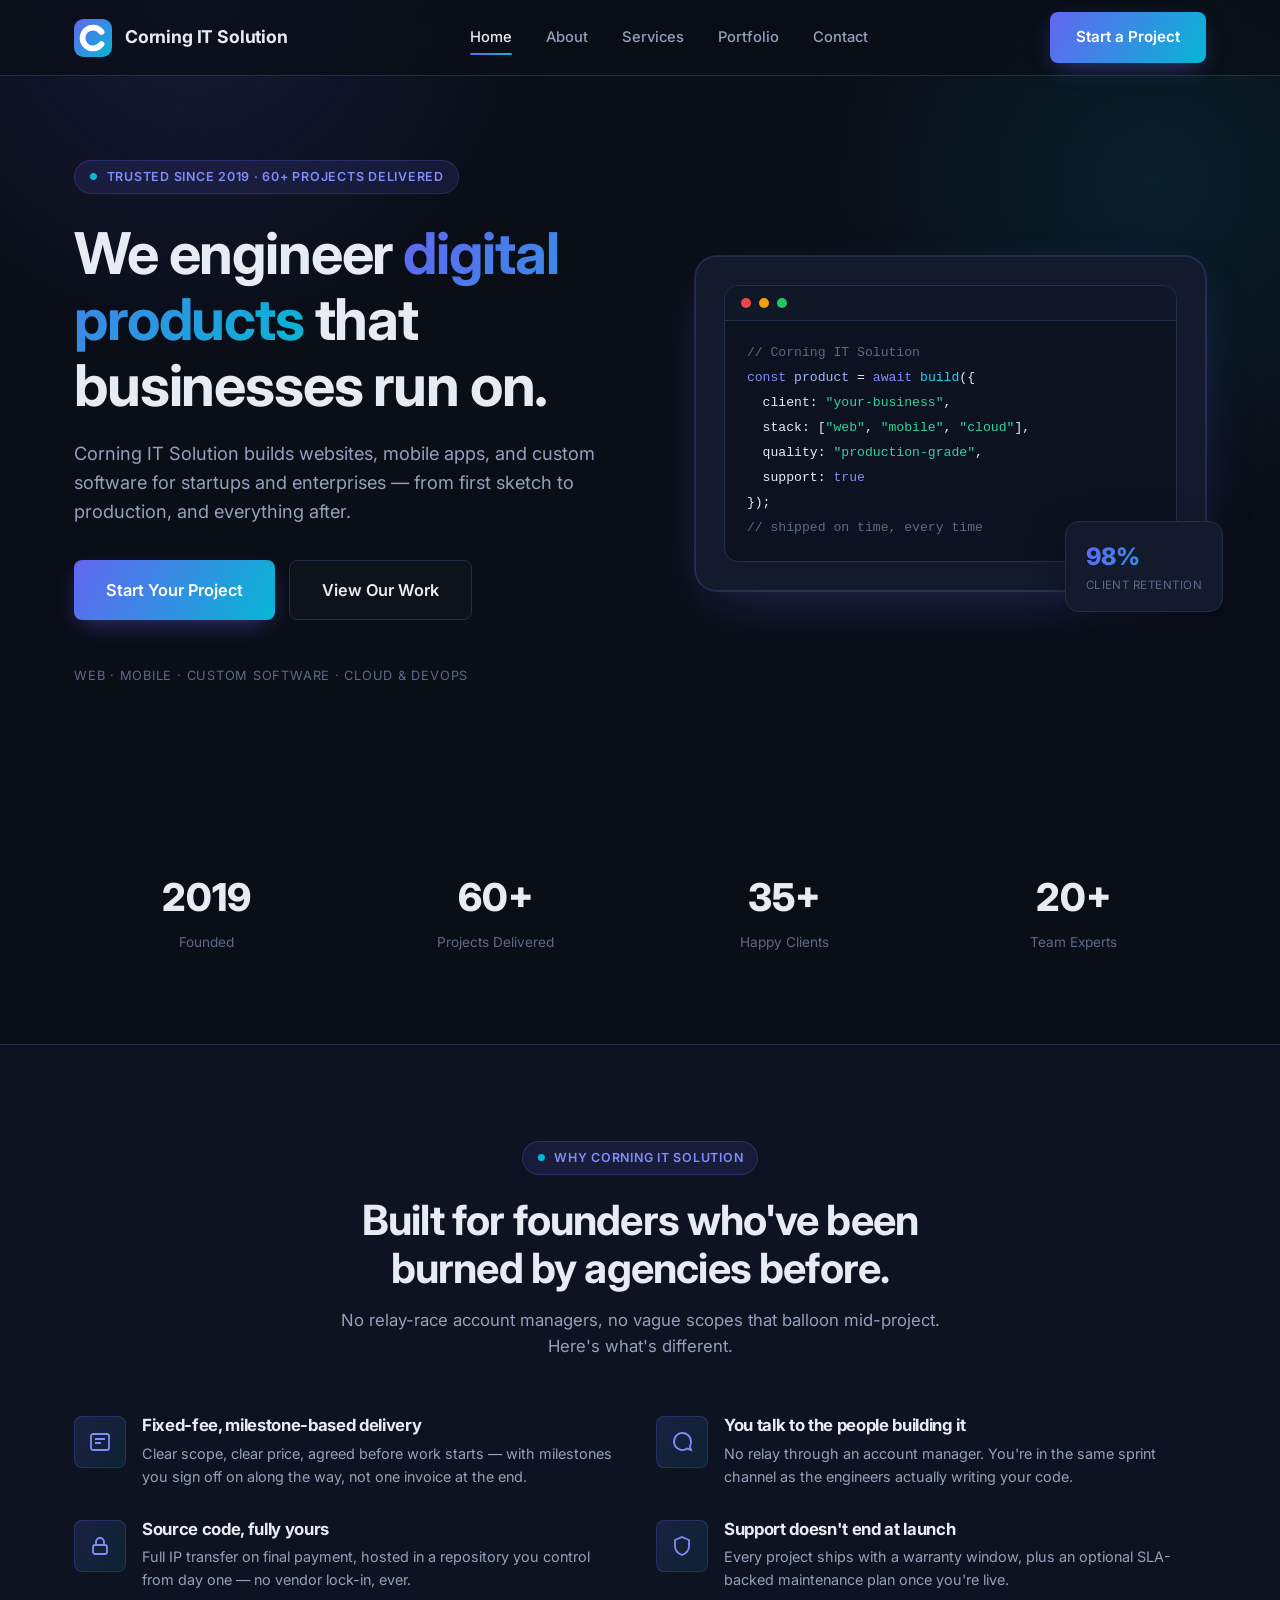
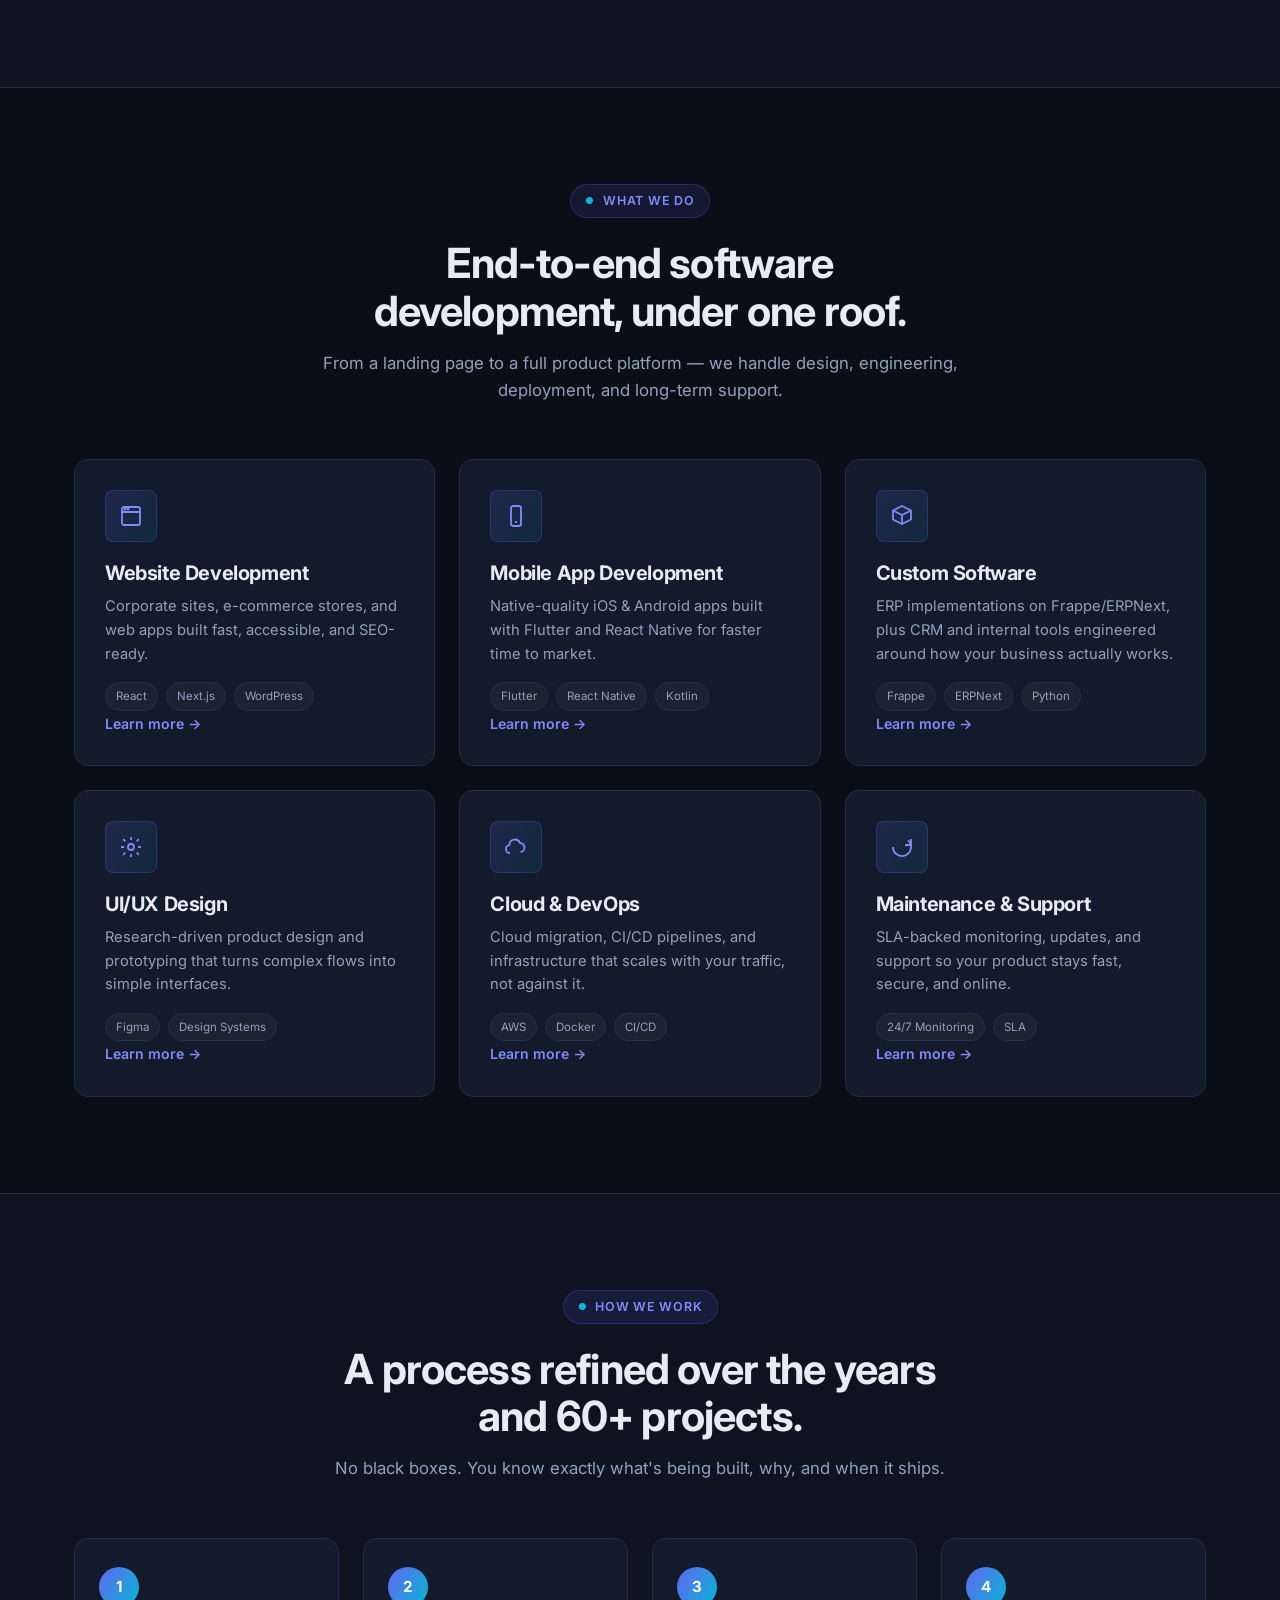
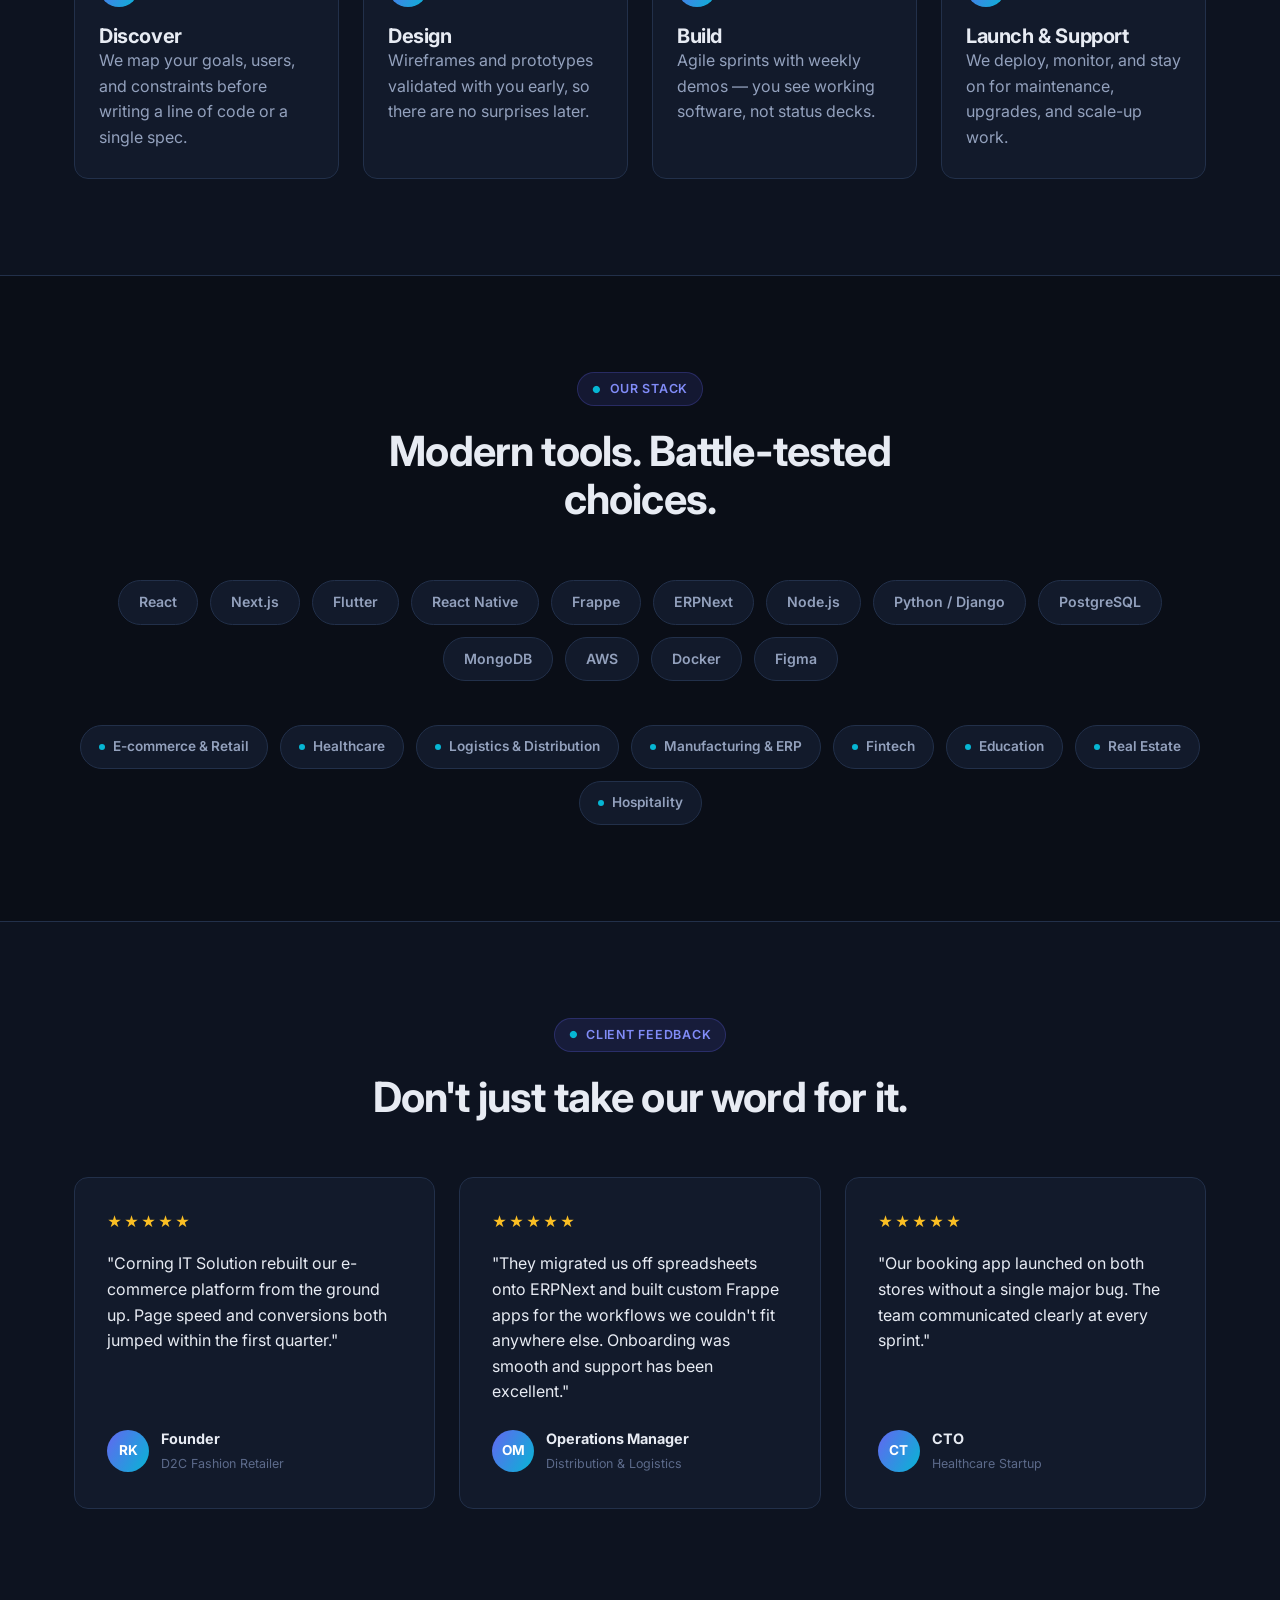
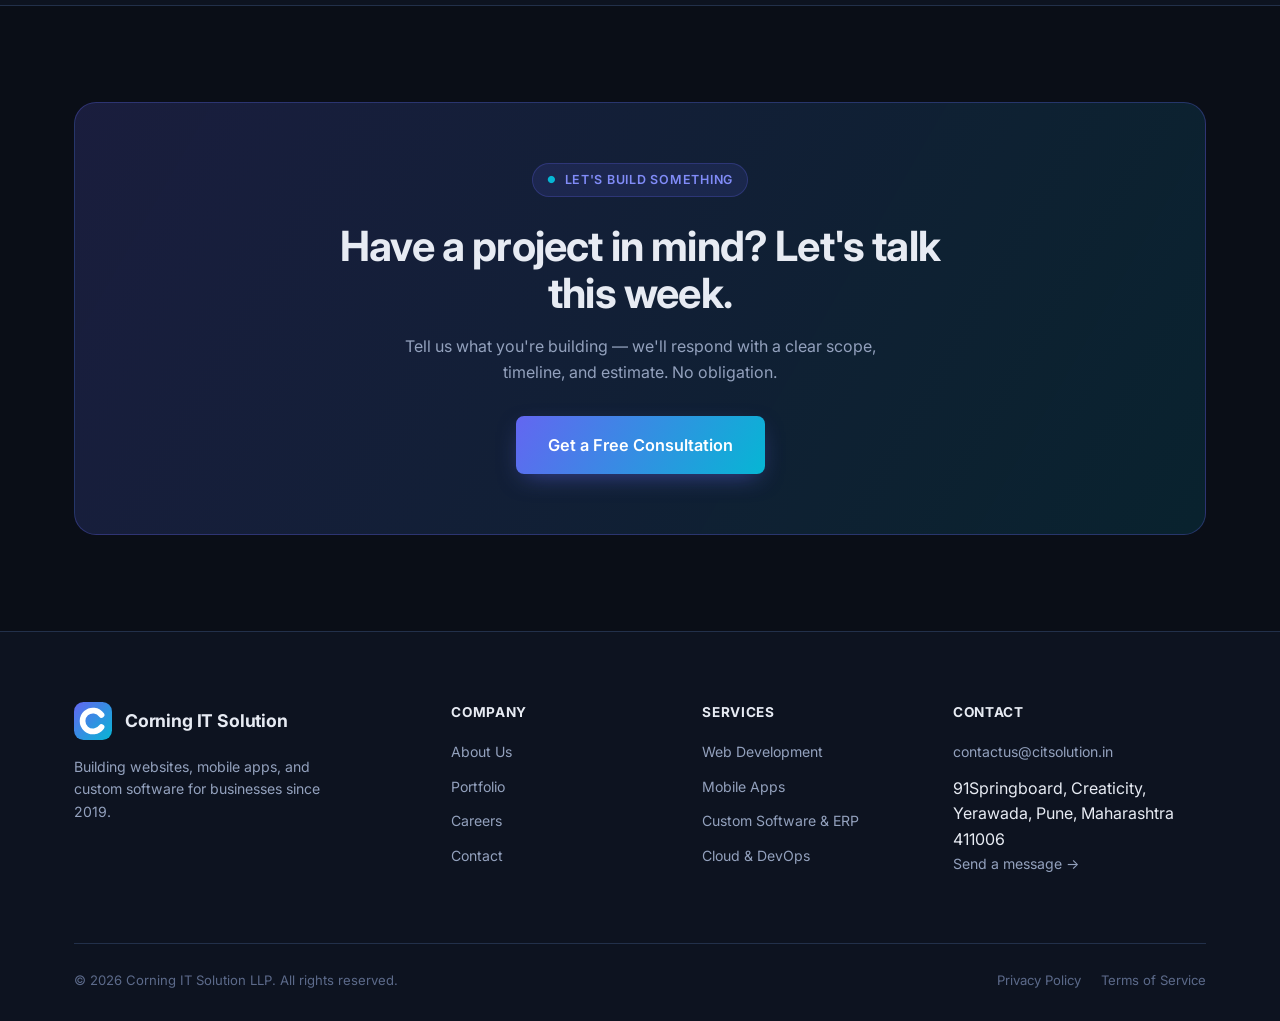
==== commit ce5fefc1: "Add full registered office address across the site Footer, Contact page's "Based In" card, and the e" ====
--- a/index.html
+++ b/index.html
@@ -360,7 +360,7 @@
       <div class="footer-col">
         <h5>Contact</h5>
         <a href="mailto:contactus@citsolution.in">contactus@citsolution.in</a>
-        <span>Pune, Maharashtra, India</span>
+        <span>91Springboard, Creaticity, Yerawada, Pune, Maharashtra 411006</span>
         <a href="contact.html">Send a message →</a>
       </div>
     </div>
